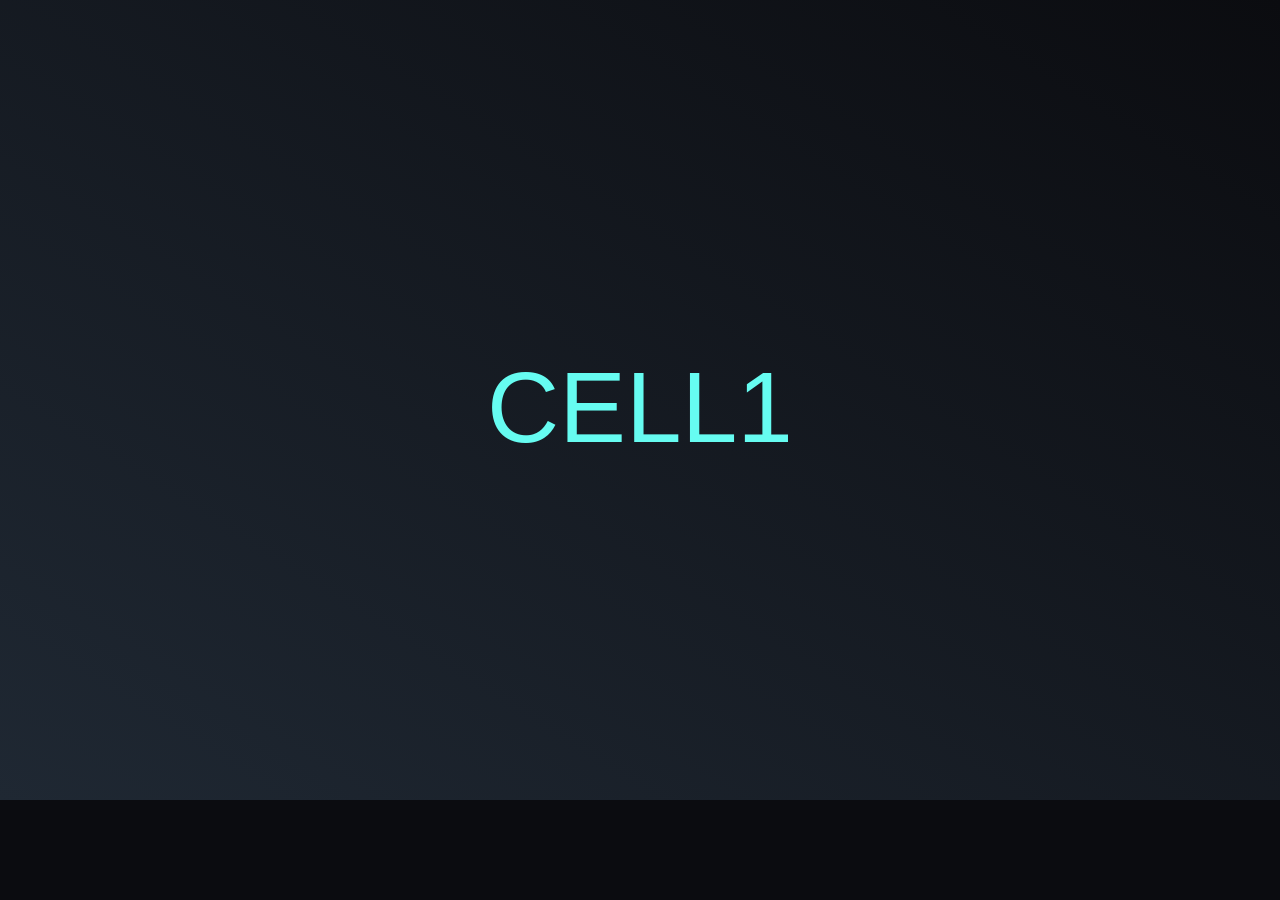
==== pages/CELL1.html @ 81b2f986 "added language description pages" ====
<!DOCTYPE html>

<html>
    <head>
        <title>QuackCELL1</title>
        <link rel="stylesheet" href="../css/body.css">
        <link rel="stylesheet" href="../css/head.css">
        <link rel="stylesheet" href="../css/content.css">
        <link rel="stylesheet" href="../css/form.css">
    </head>
    <body>
        <header id="header">
            <div id="title">
                <p>CELL1</p>
            </div>
        </header>
    </body>
</html>
---- css/body.css ----
body {
    padding: 0;
    margin: 0;
    background-color: #0b0c10;
}
---- css/head.css ----
#header {
    width: 100%;
    height: 800px;
    background: linear-gradient(to top right, #1f2833, #0b0c10);
    display: flex;
    align-items: center;
    flex-direction: column;
    justify-content: center;
}

#title {
    width: 100%;
    height: 300px;
    display: flex;
    flex-direction: row;
    justify-content: center;
    font-size: 100px;
    font-family: 'Segoe UI', Tahoma, Geneva, Verdana, sans-serif;
    color: #66fcf1;
}

#description {
    width: 100%;
    height: 300px;
    display: flex;
    flex-direction: row;
    justify-content: center;
    font-size: 20px;
    font-family: 'Segoe UI', Tahoma, Geneva, Verdana, sans-serif;
    color: #c5c6c7;
}

#description p {
    width: 700px;
    margin: 0;
    padding: 0;
    text-align: center;
    display: flex;
    flex-direction: row;
    justify-content: center;
}
---- css/content.css ----
#languages {
    width: 100%;
    height: 600px;
    background: linear-gradient(to bottom right, #0b0c10, #1f2833);
    border-top: #66fcf1 2px solid;
    border-bottom: #66fcf1 2px solid;
    display: flex;
    flex-direction: row;
    justify-content: space-around;
    align-items: center;
}

#language {
    width: 330px;
    height: 330px;
    border-radius: 30px;
    background: linear-gradient(to bottom left, #45a29e, #66fcf1);
    display: flex;
    flex-direction: column;
    align-items: center;
    justify-content: center;
}

#language-name {
    margin: 10px;
    padding: 0;
    color: #1f2833;
    font-family: 'Franklin Gothic Medium', 'Arial Narrow', Arial, sans-serif;
    font-size: 40px;
}

#language-desc-field {
    display: flex;
    align-items: center;
    width: 300px;
    height: 200px;
    border-radius: 20px;
    background-color: #0b0c10;
}

#lang-description {
    margin: 10px;
    font-size: 20px;
    font-family: 'Segoe UI', Tahoma, Geneva, Verdana, sans-serif;
    color: #c5c6c7;
    text-align: center;
}
---- css/form.css ----
#form-field {
    width: 100%;
    height: 700px;
    background: linear-gradient(to top left, #0b0c10, #1f2833);
    display: flex;
    flex-direction: row;
    align-items: center;
    justify-content: space-around;
}

#input-form {
    width: 500px;
    height: 600px;
    border-radius: 20px;
    background: linear-gradient(to top right, #45a29e, #66fcf1);
}

#output-form {
    width: 500px;
    height: 600px;
    border-radius: 20px;
    background: linear-gradient(to bottom left, #45a29e, #66fcf1);
}
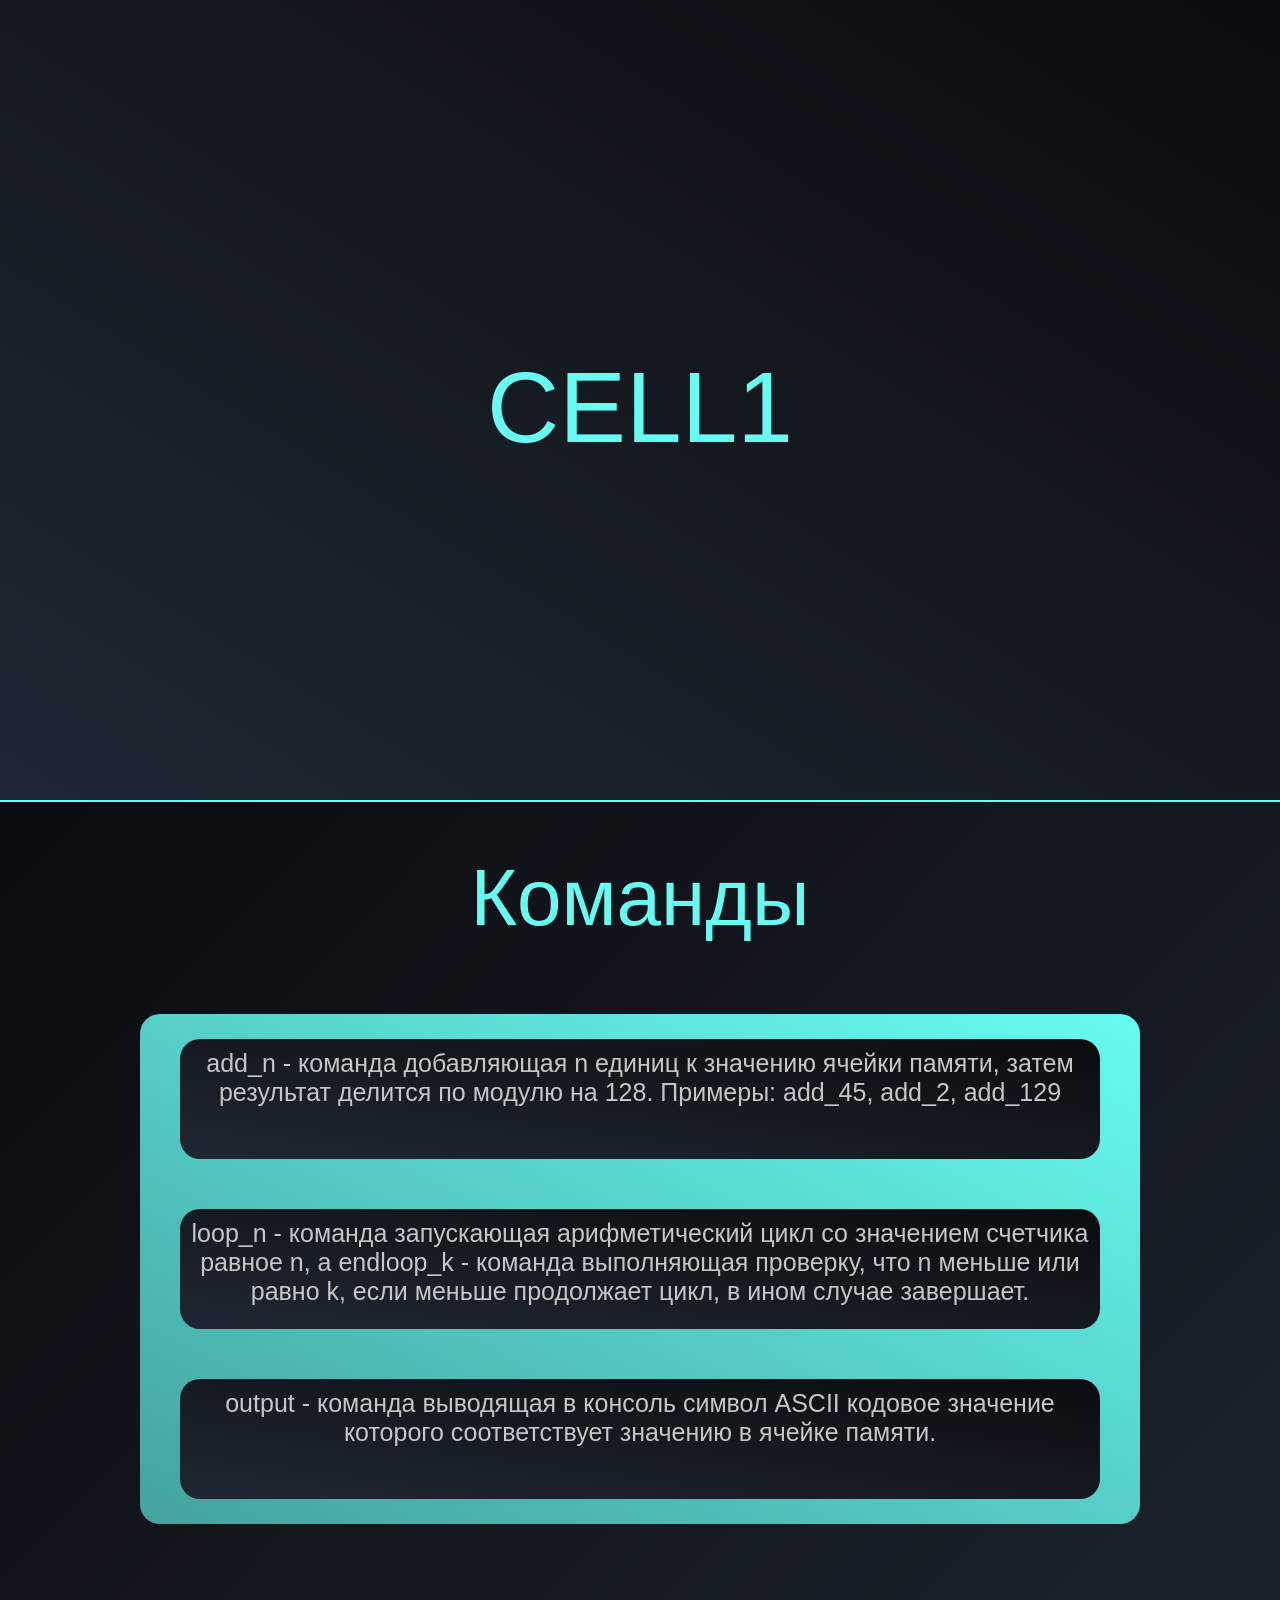
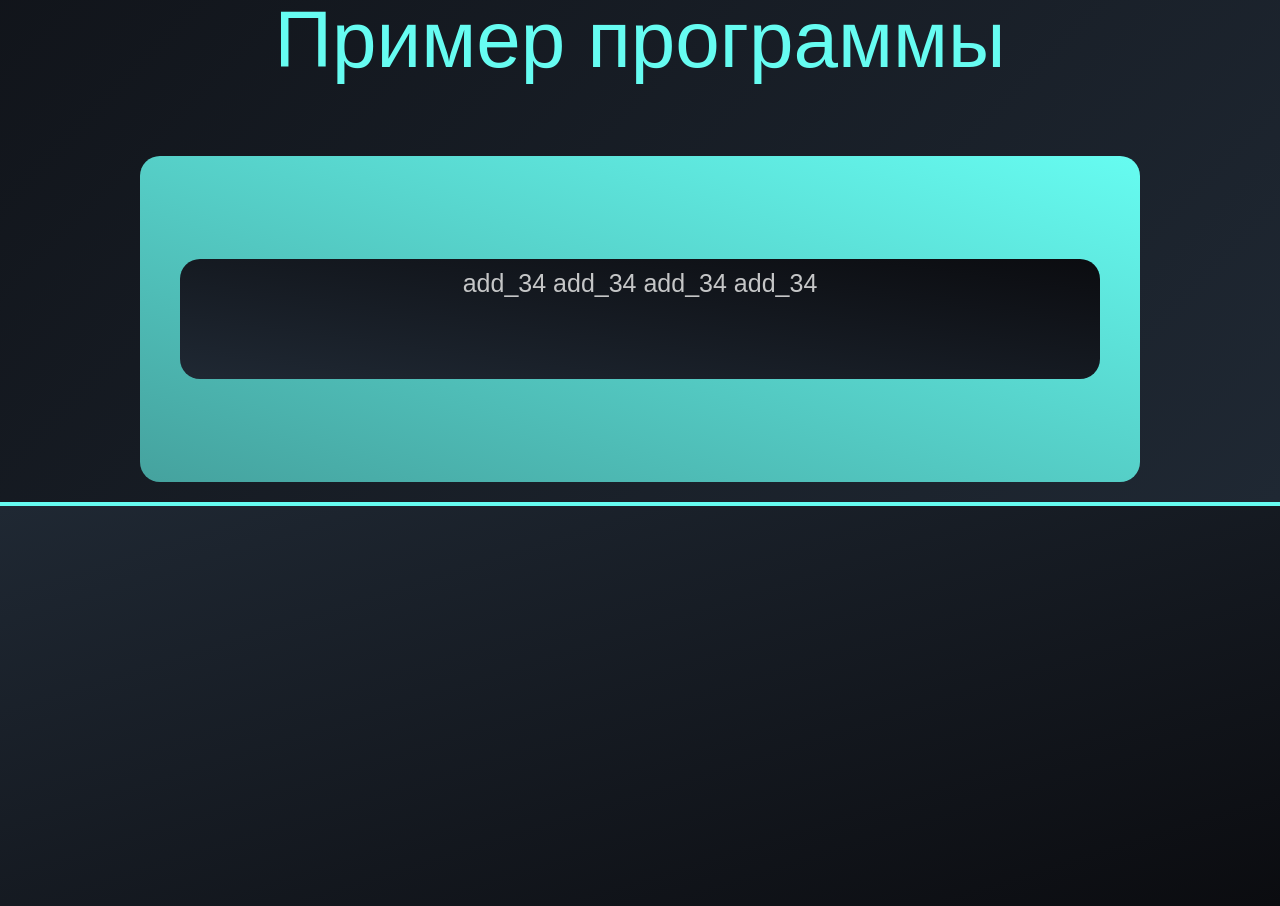
==== commit caa133d2: "more code" ====
--- a/pages/CELL1.html
+++ b/pages/CELL1.html
@@ -6,7 +6,9 @@
         <link rel="stylesheet" href="../css/body.css">
         <link rel="stylesheet" href="../css/head.css">
         <link rel="stylesheet" href="../css/content.css">
+        <link rel="stylesheet" href="../css/footer.css">
         <link rel="stylesheet" href="../css/form.css">
+        <link rel="stylesheet" href="../css/description.css">
     </head>
     <body>
         <header id="header">
@@ -14,5 +16,37 @@
                 <p>CELL1</p>
             </div>
         </header>
+        <div id="description-field">
+            <p id="titles">Команды</p>
+            <div id="commands-desc-field">
+                <p>
+                    add_n - команда добавляющая n единиц к значению ячейки памяти,
+                    затем результат делится по модулю на 128.
+                    Примеры: add_45, add_2, add_129
+                </p>
+                <p>
+                    loop_n - команда запускающая арифметический цикл со значением счетчика 
+                    равное n, a
+                    endloop_k - команда выполняющая проверку, что n меньше  или равно k, если меньше
+                    продолжает цикл, в ином случае завершает.
+                </p>
+                <p >
+                    output - команда выводящая в консоль символ ASCII кодовое значение которого
+                    соответствует значению в ячейке памяти.
+                </p>
+            </div>
+            <p id="titles">Пример программы</p>
+            <div id="commands-desc-field">
+                <p>
+                    <span>add_34</span>
+                    <span>add_34</span>
+                    <span>add_34</span>
+                    <span>add_34</span>
+                </p>
+            </div>
+        </div>
+        <footer id="footer">
+
+        </footer>
     </body>
 </html>
--- a/css/footer.css
+++ b/css/footer.css
@@ -0,0 +1,6 @@
+#footer {
+    width: 100%;
+    height: 400px;
+    background: linear-gradient(to top left, #0b0c10, #1f2833);
+    border-top: #66fcf1 2px solid;
+}
--- a/css/description.css
+++ b/css/description.css
@@ -0,0 +1,47 @@
+
+/*
+    equals content.css/languages 
+*/
+#description-field {
+    width: 100%;
+    height: 1300px;
+    background: linear-gradient(to bottom right, #0b0c10, #1f2833);
+    border-top: #66fcf1 2px solid;
+    border-bottom: #66fcf1 2px solid;
+    display: flex;
+    flex-direction: column;
+    justify-content: center;
+    align-items: center;
+}
+
+#titles {
+    margin: 50px;
+    font-size: 80px;
+    text-align: center;
+    font-family: 'Segoe UI', Tahoma, Geneva, Verdana, sans-serif;
+    color: #66fcf1;
+}
+
+#commands-desc-field {
+    margin: 20px;
+    display: flex;
+    flex-direction: column;
+    justify-content: space-around;
+    align-items: center;
+    width: 1000px;
+    height: 600px;
+    border-radius: 20px;
+    background: linear-gradient(to top right, #45a29e, #66fcf1);
+}
+
+#commands-desc-field p {
+    width: 90%;
+    height: 100px;
+    border-radius: 20px;
+    padding: 10px;
+    font-family: 'Segoe UI', Tahoma, Geneva, Verdana, sans-serif;
+    font-size: 25px;
+    text-align: center;
+    color: #c5c6c7;
+    background: linear-gradient(to bottom left, #0b0c10, #1f2833);
+}
